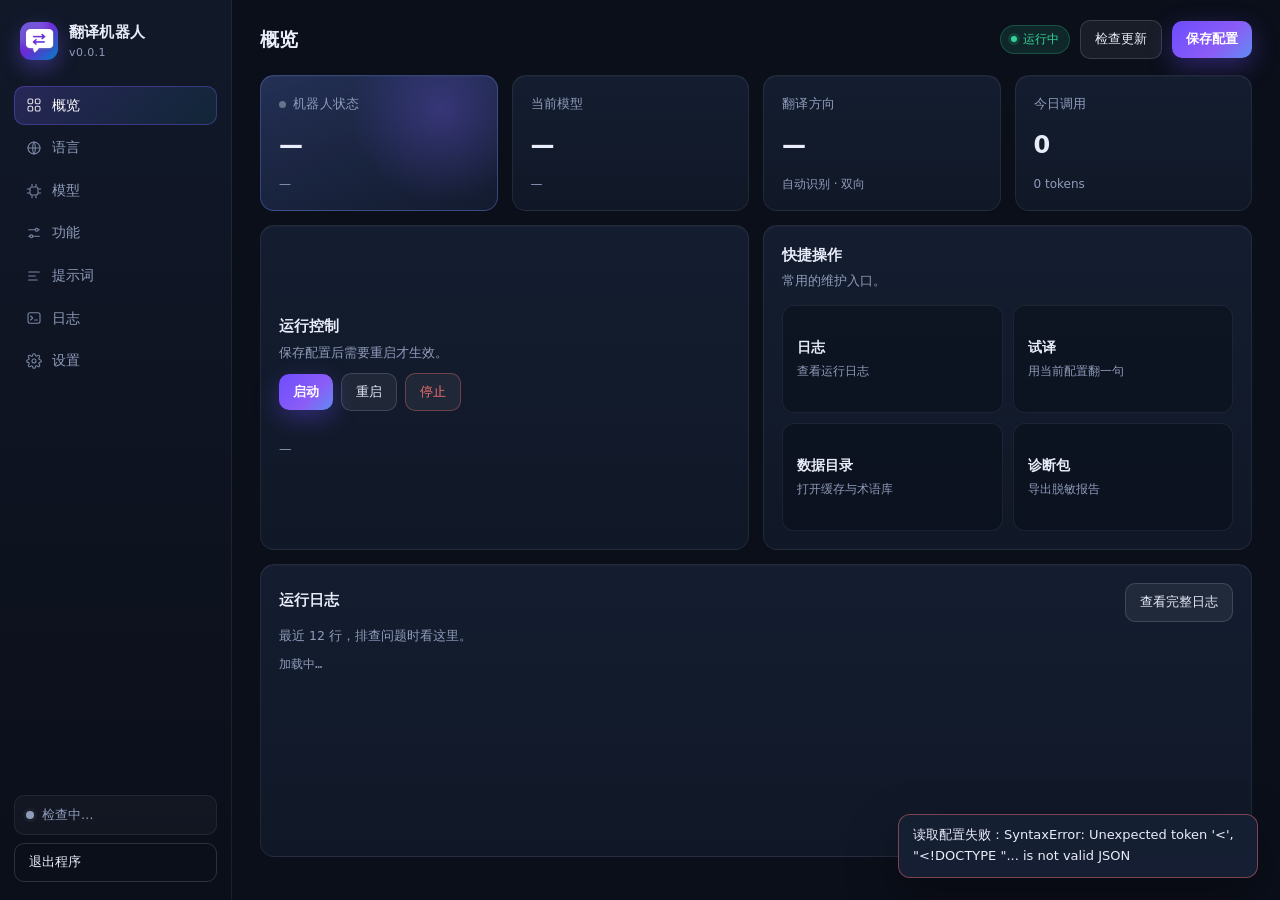
==== app/console/web/index.html @ 2e726cfb "feat: v0.0.4 NSIS 安装包 + 程序内自动更新 + 模型下拉 + 概览重排" ====
<!doctype html>
<html lang="zh-CN">
<head>
  <meta charset="utf-8">
  <meta name="viewport" content="width=device-width, initial-scale=1">
  <title>翻译机器人</title>
  <link rel="stylesheet" href="style.css">
</head>
<body>
<div class="app">
  <aside class="sidebar">
    <div class="brand">
      <img src="/assets/icon-512.png" alt="">
      <div>
        <div class="title">翻译机器人</div>
        <span class="ver">v<span id="app-version">0.0.1</span></span>
      </div>
    </div>

    <nav class="nav">
      <button data-view="overview" class="active">
        <span class="ico"><svg viewBox="0 0 24 24"><rect x="3" y="3" width="7" height="7" rx="2"/><rect x="14" y="3" width="7" height="7" rx="2"/><rect x="3" y="14" width="7" height="7" rx="2"/><rect x="14" y="14" width="7" height="7" rx="2"/></svg></span>概览
      </button>
      <button data-view="languages">
        <span class="ico"><svg viewBox="0 0 24 24"><circle cx="12" cy="12" r="9"/><path d="M3 12h18M12 3c2.5 2.6 2.5 15.4 0 18M12 3c-2.5 2.6-2.5 15.4 0 18"/></svg></span>语言
      </button>
      <button data-view="models">
        <span class="ico"><svg viewBox="0 0 24 24"><rect x="6" y="6" width="12" height="12" rx="3"/><path d="M9 2v3M15 2v3M9 19v3M15 19v3M2 9h3M2 15h3M19 9h3M19 15h3"/></svg></span>模型
      </button>
      <button data-view="features">
        <span class="ico"><svg viewBox="0 0 24 24"><path d="M4 7h10M18 7h2M4 17h2M10 17h10"/><circle cx="16" cy="7" r="2.2"/><circle cx="8" cy="17" r="2.2"/></svg></span>功能
      </button>
      <button data-view="prompts">
        <span class="ico"><svg viewBox="0 0 24 24"><path d="M4 6h16M4 12h10M4 18h13"/></svg></span>提示词
      </button>
      <button data-view="logs">
        <span class="ico"><svg viewBox="0 0 24 24"><rect x="3" y="4" width="18" height="16" rx="3"/><path d="M7 9l3 3-3 3M13 15h4"/></svg></span>日志
      </button>
      <button data-view="settings">
        <span class="ico"><svg viewBox="0 0 24 24"><circle cx="12" cy="12" r="3"/><path d="M19.4 15a1.6 1.6 0 0 0 .3 1.8l.1.1a2 2 0 1 1-2.8 2.8l-.1-.1a1.6 1.6 0 0 0-1.8-.3 1.6 1.6 0 0 0-1 1.5V21a2 2 0 1 1-4 0v-.1A1.6 1.6 0 0 0 9 19.4a1.6 1.6 0 0 0-1.8.3l-.1.1a2 2 0 1 1-2.8-2.8l.1-.1a1.6 1.6 0 0 0 .3-1.8 1.6 1.6 0 0 0-1.5-1H3a2 2 0 1 1 0-4h.1A1.6 1.6 0 0 0 4.6 9a1.6 1.6 0 0 0-.3-1.8l-.1-.1a2 2 0 1 1 2.8-2.8l.1.1a1.6 1.6 0 0 0 1.8.3H9a1.6 1.6 0 0 0 1-1.5V3a2 2 0 1 1 4 0v.1a1.6 1.6 0 0 0 1 1.5 1.6 1.6 0 0 0 1.8-.3l.1-.1a2 2 0 1 1 2.8 2.8l-.1.1a1.6 1.6 0 0 0-.3 1.8V9a1.6 1.6 0 0 0 1.5 1H21a2 2 0 1 1 0 4h-.1a1.6 1.6 0 0 0-1.5 1z"/></svg></span>设置
      </button>
    </nav>

    <div class="side-foot">
      <div class="side-status">
        <span class="dot" id="side-dot"></span>
        <span id="side-status-text">检查中…</span>
      </div>
      <button class="btn ghost" id="btn-quit">退出程序</button>
    </div>
  </aside>

  <main>
    <div class="topbar">
      <h1 id="view-title">概览</h1>
      <div class="top-actions">
        <span class="pill" id="status-pill"><span class="dot on" style="width:6px;height:6px"></span>运行中</span>
        <button class="btn" id="btn-check-update">检查更新</button>
        <button class="btn primary" id="btn-save">保存配置</button>
      </div>
    </div>

    <div class="view-wrap">
      <!-- 概览 -->
      <section class="view active" id="view-overview">
        <div class="banner" id="update-banner">
          <div>
            <b id="update-title">发现新版本</b>
            <div class="hint" id="update-notes" style="margin:2px 0 0"></div>
          </div>
          <button class="btn primary" id="btn-do-update">下载并更新</button>
        </div>

        <div class="ov-grid">
          <div class="card stat ov-status">
            <div class="label"><span class="ov-dot" id="ov-dot"></span>机器人状态</div>
            <div class="value" id="stat-status">—</div>
            <div class="sub" id="stat-uptime">—</div>
          </div>
          <div class="card stat">
            <div class="label">当前模型</div>
            <div class="value" id="stat-model">—</div>
            <div class="sub" id="stat-model-base">—</div>
          </div>
          <div class="card stat">
            <div class="label">翻译方向</div>
            <div class="value" id="stat-lang">—</div>
            <div class="sub">自动识别 · 双向</div>
          </div>
          <div class="card stat">
            <div class="label">今日调用</div>
            <div class="value" id="stat-calls">0</div>
            <div class="sub" id="stat-tokens">0 tokens</div>
          </div>
        </div>

        <div class="ov-row">
          <div class="card ov-control">
            <h2>运行控制</h2>
            <p class="hint">保存配置后需要重启才生效。</p>
            <div class="toolbar">
              <button class="btn primary" id="btn-start">启动</button>
              <button class="btn" id="btn-restart">重启</button>
              <button class="btn danger" id="btn-stop">停止</button>
              <span class="test-result" id="ctl-result"></span>
            </div>
            <div class="hint" id="ctl-state" style="margin:16px 0 0">—</div>
          </div>

          <div class="card">
            <h2>快捷操作</h2>
            <p class="hint">常用的维护入口。</p>
            <div class="quick-grid">
              <button class="quick" id="btn-quick-logs"><span>日志</span><small>查看运行日志</small></button>
              <button class="quick" id="btn-quick-test"><span>试译</span><small>用当前配置翻一句</small></button>
              <button class="quick" id="btn-quick-data"><span>数据目录</span><small>打开缓存与术语库</small></button>
              <button class="quick" id="btn-quick-diag"><span>诊断包</span><small>导出脱敏报告</small></button>
            </div>
          </div>
        </div>

        <div class="card ov-logs">
          <div class="h2row">
            <h2>运行日志</h2>
            <button class="btn" id="ov-log-open">查看完整日志</button>
          </div>
          <p class="hint" style="margin:0">最近 12 行，排查问题时看这里。</p>
          <pre id="ov-log">加载中…</pre>
        </div>
      </section>

      <!-- 语言 -->
      <section class="view" id="view-languages">
        <div class="card">
          <h2>我的语言</h2>
          <p class="hint">机器人把外语译成这个语言；你说这个语言时，它译成对方语言。</p>
          <label class="field" style="max-width:320px">
            <select id="f-my-lang"></select>
          </label>
        </div>

        <div class="card">
          <h2>对方语言</h2>
          <p class="hint">勾选你经常打交道的语言。检测到其中之一时译成你的语言；你说母语时译成列表里的第一个。</p>
          <div class="chips" id="partner-chips"></div>
        </div>

        <div class="card">
          <h2>行为说明</h2>
          <div class="switch-row">
            <div>
              <div class="name">自动识别语种</div>
              <div class="desc">关闭后，所有消息都当作「对方语言列表的第一个」处理</div>
            </div>
            <label class="switch"><input type="checkbox" id="f-autodetect"><span></span></label>
          </div>
        </div>
      </section>

      <!-- 模型 -->
      <section class="view" id="view-models">
        <div class="card">
          <h2>模型列表</h2>
          <p class="hint">任何 OpenAI 兼容接口都能接：DeepSeek、通义、智谱、OpenRouter、本地 Ollama。选一个作为默认。</p>
          <div id="model-list"></div>
          <div style="margin-top:12px">
            <button class="btn" id="btn-add-model">+ 添加模型</button>
          </div>
        </div>
      </section>

      <!-- 功能 -->
      <section class="view" id="view-features">
        <div class="card">
          <h2>消息卡片</h2>
          <div class="switch-row">
            <div><div class="name">双语对照</div><div class="desc">译文上方同时显示原文</div></div>
            <label class="switch"><input type="checkbox" id="f-bilingual"><span></span></label>
          </div>
          <div class="switch-row">
            <div><div class="name">译文代码块</div><div class="desc">译文放进代码块，点一下即可复制</div></div>
            <label class="switch"><input type="checkbox" id="f-copyblock"><span></span></label>
          </div>
          <div class="switch-row">
            <div><div class="name">语气按钮</div><div class="desc">更正式 / 更口语 / 直译</div></div>
            <label class="switch"><input type="checkbox" id="f-tone"><span></span></label>
          </div>
          <div class="switch-row">
            <div><div class="name">解释按钮</div><div class="desc">讲解外语原文的语法、敬语和俚语</div></div>
            <label class="switch"><input type="checkbox" id="f-explain"><span></span></label>
          </div>
        </div>

        <div class="card">
          <h2>翻译行为</h2>
          <div class="switch-row">
            <div><div class="name">上下文记忆</div><div class="desc">带上最近几条原文，改善指代和省略</div></div>
            <label class="switch"><input type="checkbox" id="f-context"><span></span></label>
          </div>
          <div class="switch-row">
            <div><div class="name">结果缓存</div><div class="desc">相同内容不重复计费</div></div>
            <label class="switch"><input type="checkbox" id="f-cache"><span></span></label>
          </div>
          <div class="switch-row">
            <div><div class="name">术语表</div><div class="desc">启用 /glossary 命令，固定人名和术语译法</div></div>
            <label class="switch"><input type="checkbox" id="f-glossary"><span></span></label>
          </div>
          <div class="grid-2" style="margin-top:14px">
            <label class="field">群聊响应方式
              <select id="f-group-mode">
                <option value="reply_or_mention">仅被回复或 @ 时</option>
                <option value="mention">仅被 @ 时</option>
                <option value="all">所有消息</option>
              </select>
            </label>
            <label class="field">单次字数上限
              <input type="number" id="f-max-chars" min="200" max="20000">
            </label>
          </div>
        </div>
      </section>

      <!-- 提示词 -->
      <section class="view" id="view-prompts">
        <div class="card">
          <h2>翻译提示词</h2>
          <p class="hint">留空使用内置默认。改完保存，右侧可以直接试译看效果。</p>
          <div class="var-chips">
            <span class="var">{src}</span><span class="var">{tgt}</span>
            <span class="var">{tone}</span><span class="var">{glossary}</span>
          </div>
          <textarea id="f-prompt-translation" spellcheck="false"></textarea>
          <div class="toolbar" style="margin-top:10px">
            <button class="btn" id="btn-reset-translation">恢复默认</button>
            <span class="test-result" id="prompt-hint"></span>
          </div>
        </div>

        <div class="card">
          <h2>试译</h2>
          <div class="test-panel">
            <div>
              <textarea id="test-input" placeholder="粘贴一句外语，或输入中文试试反向翻译"></textarea>
              <div class="toolbar" style="margin-top:10px">
                <button class="btn primary" id="btn-test">翻译</button>
                <select id="test-tone" style="width:120px">
                  <option value="natural">自然</option>
                  <option value="formal">正式</option>
                  <option value="casual">口语</option>
                  <option value="literal">直译</option>
                </select>
              </div>
            </div>
            <div>
              <div class="result-box" id="test-result">结果会显示在这里</div>
              <div class="result-meta" id="test-meta"></div>
            </div>
          </div>
        </div>

        <div class="card">
          <h2>讲解提示词</h2>
          <p class="hint">点「解释一下」时使用。留空使用内置默认。</p>
          <textarea id="f-prompt-explain" spellcheck="false" style="min-height:100px"></textarea>
          <div class="toolbar" style="margin-top:10px">
            <button class="btn" id="btn-reset-explain">恢复默认</button>
          </div>
        </div>
      </section>

      <!-- 日志 -->
      <section class="view" id="view-logs">
        <div class="card">
          <h2>运行日志</h2>
          <div class="toolbar">
            <button class="btn" id="btn-refresh-log">刷新</button>
            <button class="btn" id="btn-open-logs">打开日志文件夹</button>
            <button class="btn" id="btn-diagnostics">导出诊断包</button>
            <span class="test-result" id="log-hint"></span>
          </div>
          <div class="log-box" id="log-box"></div>
        </div>
      </section>

      <!-- 设置 -->
      <section class="view" id="view-settings">
        <div class="card">
          <h2>连接</h2>
          <p class="hint">Bot Token 从 @BotFather 获取。填完保存并重启即可生效。</p>
          <div class="grid-2">
            <label class="field">Telegram Bot Token
              <input type="text" id="f-token" placeholder="123456:AA...">
            </label>
            <label class="field">允许使用的用户 ID（逗号分隔，可留空）
              <input type="text" id="f-admin-ids" placeholder="留空 = 第一个使用者自动成为主人">
            </label>
          </div>
        </div>

        <div class="card">
          <h2>启动与行为</h2>
          <div class="switch-row">
            <div><div class="name">开机自动启动</div><div class="desc">登录 Windows 后在托盘自动运行</div></div>
            <label class="switch"><input type="checkbox" id="f-autostart"><span></span></label>
          </div>
          <div class="switch-row">
            <div><div class="name">打开程序时自动启动机器人</div><div class="desc">关闭后需要手动点「启动」</div></div>
            <label class="switch"><input type="checkbox" id="f-autostart-bot"><span></span></label>
          </div>
          <div class="switch-row">
            <div><div class="name">关闭窗口时最小化到托盘</div><div class="desc">关闭后点 × 将直接退出程序</div></div>
            <label class="switch"><input type="checkbox" id="f-close-tray"><span></span></label>
          </div>
        </div>

        <div class="card">
          <h2>维护</h2>
          <p class="hint">排查问题或备份数据时用得到。</p>
          <div class="toolbar">
            <button class="btn" id="btn-open-root">打开程序目录</button>
            <button class="btn" id="btn-open-data">打开数据目录</button>
            <button class="btn" id="btn-diag-2">导出诊断包</button>
          </div>
          <p class="hint" style="margin-top:12px">备份：直接复制 <code>config.yaml</code> 和 <code>data\bot.db</code> 即可。</p>
        </div>

        <div class="card">
          <h2>更新</h2>
          <p class="hint">检查更新时按这个顺序选线路：自定义节点 → 官方直连 → 公共镜像。</p>
          <div class="grid-2">
            <label class="field">下载线路
              <select id="f-update-mode">
                <option value="auto">自动（直连失败自动换镜像）</option>
                <option value="direct">仅官方直连</option>
                <option value="custom">自定义节点</option>
              </select>
            </label>
            <label class="field">自定义节点（镜像前缀，如 https://gh-proxy.com/）
              <input type="text" id="f-update-proxy" placeholder="https://gh-proxy.com/">
            </label>
          </div>
        </div>

        <div class="card">
          <h2>关于</h2>          <div class="about-row"><span>版本</span><b id="about-version">0.0.1</b></div>
          <div class="about-row"><span>许可证</span><b>MIT</b></div>
          <div class="about-row"><span>项目</span><b>翻译机器人 · Translator Bot</b></div>
          <p class="hint" style="margin-top:12px">自动更新需要在 <code>config.yaml</code> 里填写 <code>update.repo</code>（格式 owner/repo）。</p>
        </div>
      </section>
    </div>
  </main>
</div>

<div id="toast"></div>
<script src="app.js"></script>
</body>
</html>
---- app/console/web/style.css ----
:root {
  --bg: #0b0f1a;
  --bg-soft: #0f1524;
  --panel: #121a2b;
  --panel-2: #162034;
  --line: rgba(255, 255, 255, 0.07);
  --line-strong: rgba(255, 255, 255, 0.14);
  --text: #e9edf9;
  --muted: #8f9cba;
  --accent: #7c5cff;
  --accent-2: #22d3ee;
  --ok: #34d399;
  --warn: #fbbf24;
  --danger: #f87171;
  --radius: 14px;
  --shadow: 0 20px 50px rgba(0, 0, 0, 0.35);
}

* { box-sizing: border-box; }

html, body {
  margin: 0;
  height: 100%;
  background: var(--bg);
  color: var(--text);
  font-family: "Segoe UI Variable Text", "Segoe UI", "Microsoft YaHei UI", "PingFang SC", system-ui, sans-serif;
  font-size: 14px;
  line-height: 1.6;
  -webkit-font-smoothing: antialiased;
}

body::before {
  content: "";
  position: fixed;
  inset: -20% -10% auto -10%;
  height: 420px;
  background: radial-gradient(60% 60% at 30% 0%, rgba(124, 92, 255, 0.18), transparent 70%),
              radial-gradient(50% 50% at 80% 0%, rgba(34, 211, 238, 0.12), transparent 70%);
  pointer-events: none;
  z-index: 0;
}

.app { display: flex; height: 100vh; position: relative; z-index: 1; }

/* ---------- 侧边栏 ---------- */
.sidebar {
  width: 232px;
  flex: 0 0 232px;
  border-right: 1px solid var(--line);
  background: linear-gradient(180deg, rgba(18, 26, 43, 0.9), rgba(11, 15, 26, 0.9));
  backdrop-filter: blur(12px);
  display: flex;
  flex-direction: column;
  padding: 18px 14px;
  gap: 18px;
}

.brand { display: flex; align-items: center; gap: 11px; padding: 2px 6px 6px; }
.brand img { width: 38px; height: 38px; border-radius: 11px; box-shadow: 0 8px 20px rgba(124, 92, 255, 0.35); }
.brand .title { font-weight: 650; font-size: 15px; letter-spacing: 0.2px; }
.brand .ver { display: block; color: var(--muted); font-size: 11px; font-weight: 400; letter-spacing: 0.4px; }

.nav { display: flex; flex-direction: column; gap: 3px; }
.nav button {
  all: unset;
  cursor: pointer;
  display: flex;
  align-items: center;
  gap: 10px;
  padding: 9px 12px;
  border-radius: 10px;
  color: var(--muted);
  font-size: 13.5px;
  transition: background 0.15s, color 0.15s, transform 0.15s;
}
.nav button:hover { background: rgba(255, 255, 255, 0.05); color: var(--text); }
.nav button.active {
  background: linear-gradient(135deg, rgba(124, 92, 255, 0.22), rgba(34, 211, 238, 0.08));
  color: #fff;
  box-shadow: inset 0 0 0 1px rgba(124, 92, 255, 0.35);
}
.nav .ico { width: 16px; height: 16px; display: flex; align-items: center; justify-content: center; opacity: 0.85; }
.nav .ico svg { width: 16px; height: 16px; fill: none; stroke: currentColor; stroke-width: 1.6; stroke-linecap: round; stroke-linejoin: round; }

.side-foot { margin-top: auto; display: flex; flex-direction: column; gap: 8px; }

.side-status {
  display: flex; align-items: center; gap: 8px;
  padding: 9px 11px; border-radius: 10px;
  background: rgba(255, 255, 255, 0.03);
  border: 1px solid var(--line);
  font-size: 12.5px; color: var(--muted);
}
.dot { width: 8px; height: 8px; border-radius: 50%; background: var(--muted); box-shadow: 0 0 0 3px rgba(255,255,255,0.04); }
.dot.on { background: var(--ok); box-shadow: 0 0 0 3px rgba(52, 211, 153, 0.15); }
.dot.off { background: var(--danger); box-shadow: 0 0 0 3px rgba(248, 113, 113, 0.15); }

/* ---------- 主区 ---------- */
main { flex: 1; min-width: 0; display: flex; flex-direction: column; }
.topbar {
  display: flex; align-items: center; justify-content: space-between;
  padding: 20px 28px 12px;
}
.topbar h1 { margin: 0; font-size: 19px; font-weight: 650; letter-spacing: 0.2px; }
.top-actions { display: flex; align-items: center; gap: 10px; }

.view-wrap { flex: 1; overflow: auto; padding: 4px 28px 28px; }
.view { display: none; animation: fade 0.18s ease; }
.view.active { display: block; }
@keyframes fade { from { opacity: 0; transform: translateY(4px); } to { opacity: 1; transform: none; } }

/* ---------- 通用组件 ---------- */
.card {
  background: linear-gradient(180deg, rgba(22, 32, 52, 0.85), rgba(18, 26, 43, 0.85));
  border: 1px solid var(--line);
  border-radius: var(--radius);
  padding: 18px;
  box-shadow: 0 1px 0 rgba(255, 255, 255, 0.03) inset;
}
.card + .card { margin-top: 14px; }
.card h2 { margin: 0 0 4px; font-size: 14.5px; font-weight: 620; }
.card .hint { color: var(--muted); font-size: 12.5px; margin: 0 0 14px; }

.grid-3 { display: grid; grid-template-columns: repeat(3, 1fr); gap: 14px; }
.grid-4 { display: grid; grid-template-columns: repeat(4, 1fr); gap: 14px; }
.grid-2 { display: grid; grid-template-columns: repeat(2, 1fr); gap: 14px; }

.quick-grid { display: grid; grid-template-columns: repeat(4, 1fr); gap: 10px; }
.quick {
  all: unset; cursor: pointer; padding: 14px;
  border-radius: 12px; border: 1px solid var(--line);
  background: rgba(9, 13, 22, 0.5);
  transition: border-color 0.15s, transform 0.12s, background 0.15s;
}
.quick:hover { border-color: rgba(124, 92, 255, 0.45); background: rgba(124, 92, 255, 0.08); transform: translateY(-1px); }
.quick span { display: block; font-size: 13.5px; font-weight: 600; }
.quick small { display: block; color: var(--muted); font-size: 12px; margin-top: 3px; }

.about-row { display: flex; justify-content: space-between; padding: 9px 0; border-bottom: 1px solid var(--line); font-size: 13px; }
.about-row:last-child { border-bottom: none; }
.about-row span { color: var(--muted); }

.stat { padding: 16px 18px; }
.stat .label { color: var(--muted); font-size: 12px; letter-spacing: 0.3px; }
.stat .value { font-size: 21px; font-weight: 650; margin-top: 6px; }
.stat .sub { color: var(--muted); font-size: 12px; margin-top: 2px; }

.btn {
  all: unset; cursor: pointer;
  padding: 8px 14px; border-radius: 10px;
  background: rgba(255, 255, 255, 0.06);
  border: 1px solid var(--line-strong);
  color: var(--text); font-size: 13px;
  transition: transform 0.12s, background 0.15s, border-color 0.15s;
}
.btn:hover { background: rgba(255, 255, 255, 0.1); transform: translateY(-1px); }
.btn:active { transform: none; }
.btn.primary {
  background: linear-gradient(135deg, #6d4dff, #8b5cf6 60%, #22d3ee 160%);
  border: none; color: #fff; font-weight: 600;
  box-shadow: 0 8px 24px rgba(109, 77, 255, 0.35);
}
.btn.ghost { background: transparent; }
.btn.danger { color: var(--danger); border-color: rgba(248, 113, 113, 0.35); }
.btn:disabled { opacity: 0.45; cursor: not-allowed; transform: none; }

.pill {
  display: inline-flex; align-items: center; gap: 6px;
  padding: 4px 10px; border-radius: 999px; font-size: 12px;
  background: rgba(52, 211, 153, 0.12); color: var(--ok);
  border: 1px solid rgba(52, 211, 153, 0.25);
}
.pill.off { background: rgba(248, 113, 113, 0.1); color: var(--danger); border-color: rgba(248, 113, 113, 0.25); }

label.field { display: flex; flex-direction: column; gap: 6px; font-size: 12.5px; color: var(--muted); }
input[type="text"], input[type="password"], input[type="number"], select, textarea {
  width: 100%;
  background: rgba(9, 13, 22, 0.7);
  border: 1px solid var(--line-strong);
  color: var(--text);
  border-radius: 10px;
  padding: 9px 11px;
  font-size: 13px;
  font-family: inherit;
  outline: none;
  transition: border-color 0.15s, box-shadow 0.15s;
}
input:focus, select:focus, textarea:focus {
  border-color: rgba(124, 92, 255, 0.65);
  box-shadow: 0 0 0 3px rgba(124, 92, 255, 0.15);
}
textarea { resize: vertical; min-height: 120px; line-height: 1.65; }
select { appearance: none; background-image: linear-gradient(45deg, transparent 50%, var(--muted) 50%), linear-gradient(135deg, var(--muted) 50%, transparent 50%); background-position: calc(100% - 16px) 50%, calc(100% - 11px) 50%; background-size: 5px 5px, 5px 5px; background-repeat: no-repeat; }

/* 开关 */
.switch-row { display: flex; align-items: center; justify-content: space-between; padding: 11px 0; border-bottom: 1px solid var(--line); }
.switch-row:last-child { border-bottom: none; }
.switch-row .name { font-size: 13.5px; }
.switch-row .desc { color: var(--muted); font-size: 12px; margin-top: 1px; }
.switch { position: relative; width: 42px; height: 24px; flex: 0 0 42px; }
.switch input { display: none; }
.switch span {
  position: absolute; inset: 0; border-radius: 999px;
  background: rgba(255, 255, 255, 0.12); border: 1px solid var(--line-strong);
  transition: background 0.18s;
  cursor: pointer;
}
.switch span::after {
  content: ""; position: absolute; top: 2px; left: 2px;
  width: 18px; height: 18px; border-radius: 50%;
  background: #e9edf9; transition: transform 0.18s;
}
.switch input:checked + span { background: linear-gradient(135deg, #6d4dff, #22d3ee); border-color: transparent; }
.switch input:checked + span::after { transform: translateX(18px); }

/* 语言 chip */
.chips { display: flex; flex-wrap: wrap; gap: 8px; }
.chip {
  all: unset; cursor: pointer;
  padding: 6px 12px; border-radius: 999px; font-size: 12.5px;
  border: 1px solid var(--line-strong); color: var(--muted);
  transition: all 0.15s;
}
.chip:hover { color: var(--text); border-color: rgba(255,255,255,0.3); }
.chip.on {
  color: #fff; border-color: transparent;
  background: linear-gradient(135deg, rgba(109, 77, 255, 0.55), rgba(34, 211, 238, 0.35));
  box-shadow: 0 4px 14px rgba(109, 77, 255, 0.25);
}

/* 模型卡 */
.model-card { border: 1px solid var(--line); border-radius: 12px; padding: 14px; background: rgba(9, 13, 22, 0.45); }
.model-card + .model-card { margin-top: 10px; }
.mini-radio { display: flex; align-items: center; gap: 6px; font-size: 12.5px; color: var(--muted); white-space: nowrap; cursor: pointer; }
.mini-radio input { accent-color: #7c5cff; }
.model-head { display: flex; align-items: center; gap: 10px; margin-bottom: 12px; }
.model-head .m-name { flex: 1; font-weight: 600; }
.model-grid { display: grid; grid-template-columns: 1fr 1fr; gap: 10px; }
.model-foot { display: flex; align-items: center; gap: 10px; margin-top: 10px; }
.test-result { font-size: 12px; color: var(--muted); }
.test-result.ok { color: var(--ok); }
.test-result.err { color: var(--danger); }

/* 提示词 */
.var-chips { display: flex; gap: 6px; flex-wrap: wrap; margin: 8px 0 12px; }
.var { font-family: "Cascadia Code", Consolas, monospace; font-size: 11.5px; padding: 3px 8px; border-radius: 6px; background: rgba(124, 92, 255, 0.12); color: #c4b5fd; border: 1px solid rgba(124, 92, 255, 0.2); }

.test-panel { display: grid; grid-template-columns: 1fr 1fr; gap: 12px; margin-top: 12px; }
.result-box {
  min-height: 120px; border-radius: 10px; padding: 12px;
  background: rgba(9, 13, 22, 0.7); border: 1px solid var(--line);
  font-size: 13px; white-space: pre-wrap; color: var(--text);
}
.result-meta { color: var(--muted); font-size: 11.5px; margin-top: 6px; }

/* 日志 */
.log-box {
  background: #070b14; border: 1px solid var(--line); border-radius: 12px;
  padding: 12px 14px; height: 460px; overflow: auto;
  font-family: "Cascadia Code", Consolas, monospace; font-size: 12px; line-height: 1.7;
  white-space: pre-wrap; word-break: break-all; color: #b9c4dd;
}
.log-box .err { color: var(--danger); }
.log-box .warn { color: var(--warn); }
.toolbar { display: flex; gap: 8px; align-items: center; margin-bottom: 12px; }

/* toast */
#toast {
  position: fixed; right: 22px; bottom: 22px; display: flex; flex-direction: column; gap: 8px;
  z-index: 50;
}
.toast {
  background: rgba(22, 32, 52, 0.96); border: 1px solid var(--line-strong);
  color: var(--text); padding: 10px 14px; border-radius: 12px;
  box-shadow: var(--shadow); font-size: 13px;
  animation: slide 0.2s ease;
  max-width: 360px;
}
.toast.ok { border-color: rgba(52, 211, 153, 0.4); }
.toast.err { border-color: rgba(248, 113, 113, 0.45); }
@keyframes slide { from { opacity: 0; transform: translateY(8px); } to { opacity: 1; transform: none; } }

.banner {
  display: none; align-items: center; justify-content: space-between; gap: 12px;
  padding: 12px 16px; border-radius: 12px; margin-bottom: 14px;
  background: linear-gradient(135deg, rgba(109, 77, 255, 0.18), rgba(34, 211, 238, 0.12));
  border: 1px solid rgba(124, 92, 255, 0.3);
}
.banner.show { display: flex; }

.empty { color: var(--muted); font-size: 12.5px; padding: 18px; text-align: center; border: 1px dashed var(--line-strong); border-radius: 12px; }

::-webkit-scrollbar { width: 10px; height: 10px; }
::-webkit-scrollbar-thumb { background: rgba(255,255,255,0.12); border-radius: 8px; border: 2px solid transparent; background-clip: padding-box; }
::-webkit-scrollbar-track { background: transparent; }

/* ---------- 概览 ---------- */
.ov-grid {
  display: grid;
  grid-template-columns: repeat(4, minmax(0, 1fr));
  gap: 14px;
}
.ov-grid .card + .card,
.ov-row .card + .card { margin-top: 0; }
.ov-grid .card {
  min-height: 136px;
  display: flex;
  flex-direction: column;
  justify-content: space-between;
  padding: 18px 18px 16px;
  position: relative;
  overflow: hidden;
  transition: border-color .18s ease, transform .18s ease;
}
.ov-grid .card:hover { border-color: rgba(124, 148, 255, .35); transform: translateY(-1px); }
.ov-grid .stat .label { font-size: 12.5px; color: var(--muted); letter-spacing: .02em; }
.ov-grid .stat .value { font-size: 24px; font-weight: 680; margin-top: 10px; line-height: 1.2; }
.ov-grid .stat .sub { font-size: 12px; color: var(--muted); margin-top: 8px; word-break: break-all; }

.ov-status {
  background: linear-gradient(160deg, rgba(38, 52, 92, .9), rgba(20, 28, 48, .92));
  border-color: rgba(120, 150, 255, .32);
}
.ov-status::after {
  content: "";
  position: absolute;
  right: -40px;
  top: -60px;
  width: 190px;
  height: 190px;
  background: radial-gradient(circle, rgba(124, 92, 255, .28), transparent 68%);
  pointer-events: none;
}

.ov-dot {
  display: inline-block;
  width: 7px;
  height: 7px;
  border-radius: 50%;
  margin-right: 7px;
  background: #64748b;
  vertical-align: middle;
}
.ov-dot.on {
  background: #34d399;
  box-shadow: 0 0 0 4px rgba(52, 211, 153, .14);
  animation: ov-pulse 2.2s ease-in-out infinite;
}
@keyframes ov-pulse {
  0%, 100% { opacity: 1; }
  50% { opacity: .4; }
}

.ov-row {
  display: grid;
  grid-template-columns: repeat(2, minmax(0, 1fr));
  gap: 14px;
  margin-top: 14px;
  align-items: stretch;
}
.ov-row .card { min-height: 218px; display: flex; flex-direction: column; }
.ov-row .quick-grid { flex: 1; }

@media (max-width: 1080px) {
  .ov-grid { grid-template-columns: repeat(2, minmax(0, 1fr)); }
  .ov-row { grid-template-columns: 1fr; }
}

/* 概览：紧凑卡片 + 日志预览填满剩余空间 */
#view-overview.active {
  display: flex;
  flex-direction: column;
  gap: 14px;
  min-height: calc(100vh - 118px);
}
.ov-grid { flex: 0 0 auto; }
.ov-row { margin-top: 0; }
.ov-row .card { min-height: 200px; }
.ov-row .quick-grid { grid-template-columns: repeat(2, minmax(0, 1fr)); gap: 10px; }
.ov-row .quick { min-height: 78px; }

.ov-logs { flex: 1 1 auto; min-height: 150px; display: flex; flex-direction: column; }
.ov-logs .h2row { display: flex; align-items: center; justify-content: space-between; margin-bottom: 4px; }
.ov-logs pre {
  flex: 1;
  margin: 8px 0 0;
  overflow: hidden;
  font-size: 12px;
  line-height: 1.7;
  color: var(--muted);
  white-space: pre-wrap;
  word-break: break-all;
  font-family: ui-monospace, Consolas, monospace;
}
.ov-control { justify-content: center; }
.ov-control .hint { margin-bottom: 10px; }
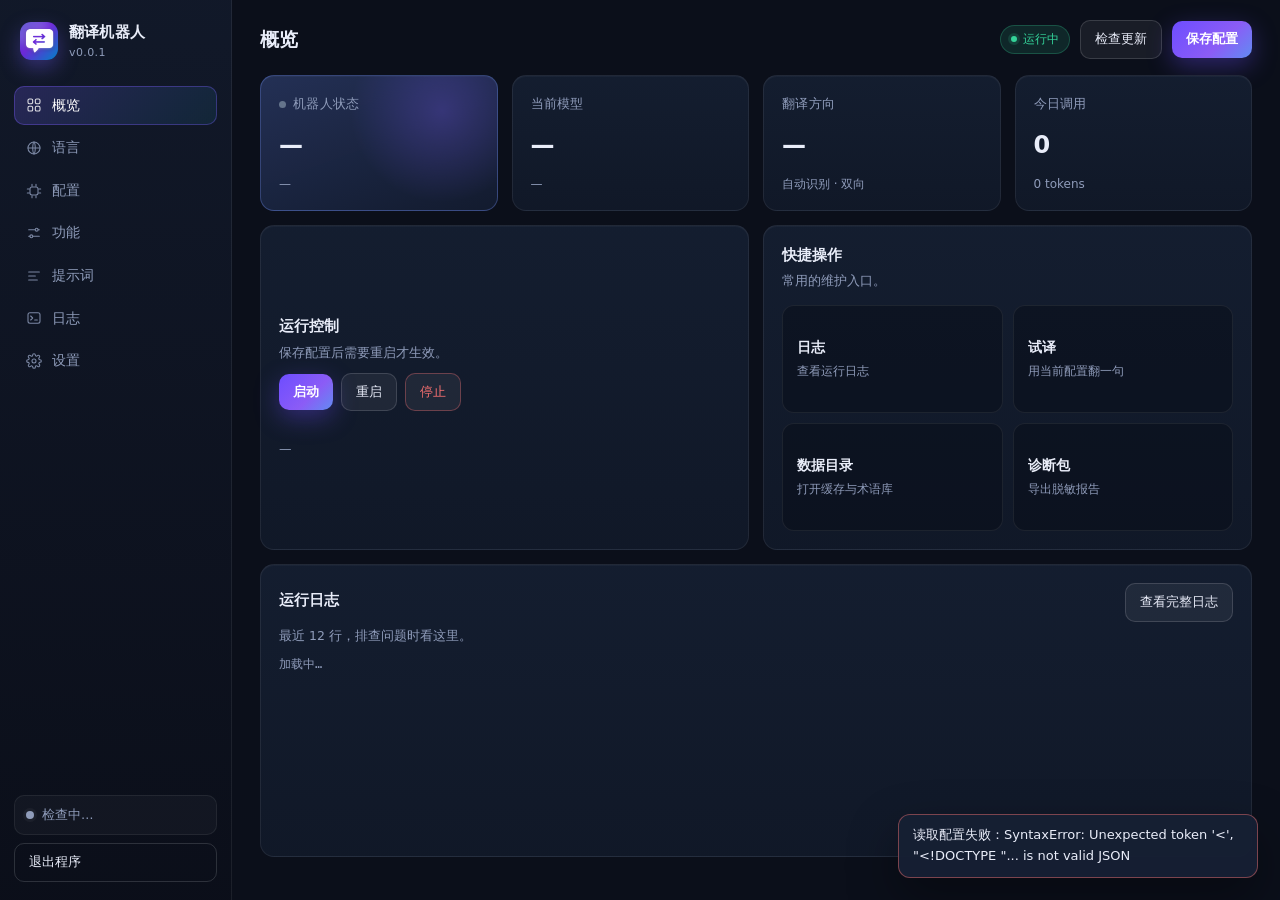
==== commit bc4a8f61: "feat: v0.0.8 托盘左键打开、保留原文标点开关、导航改名" ====
--- a/app/console/web/index.html
+++ b/app/console/web/index.html
@@ -25,7 +25,7 @@
         <span class="ico"><svg viewBox="0 0 24 24"><circle cx="12" cy="12" r="9"/><path d="M3 12h18M12 3c2.5 2.6 2.5 15.4 0 18M12 3c-2.5 2.6-2.5 15.4 0 18"/></svg></span>语言
       </button>
       <button data-view="models">
-        <span class="ico"><svg viewBox="0 0 24 24"><rect x="6" y="6" width="12" height="12" rx="3"/><path d="M9 2v3M15 2v3M9 19v3M15 19v3M2 9h3M2 15h3M19 9h3M19 15h3"/></svg></span>模型
+        <span class="ico"><svg viewBox="0 0 24 24"><rect x="6" y="6" width="12" height="12" rx="3"/><path d="M9 2v3M15 2v3M9 19v3M15 19v3M2 9h3M2 15h3M19 9h3M19 15h3"/></svg></span>配置
       </button>
       <button data-view="features">
         <span class="ico"><svg viewBox="0 0 24 24"><path d="M4 7h10M18 7h2M4 17h2M10 17h10"/><circle cx="16" cy="7" r="2.2"/><circle cx="8" cy="17" r="2.2"/></svg></span>功能
@@ -160,6 +160,23 @@
       <!-- 模型 -->
       <section class="view" id="view-models">
         <div class="card">
+          <h2>Telegram 机器人</h2>
+          <p class="hint">Bot Token 从 @BotFather 获取。保存后重启生效。</p>
+          <div class="grid-2">
+            <label class="field">Bot Token
+              <input type="text" id="f-token" placeholder="123456:AA...">
+            </label>
+            <label class="field">允许使用的用户 ID（逗号分隔，可留空）
+              <input type="text" id="f-admin-ids" placeholder="留空 = 第一个使用者自动成为主人">
+            </label>
+          </div>
+          <div class="toolbar" style="margin-top:12px">
+            <button class="btn" id="btn-test-token">测试 Token</button>
+            <span class="test-result" id="token-result"></span>
+          </div>
+        </div>
+
+        <div class="card">
           <h2>模型列表</h2>
           <p class="hint">任何 OpenAI 兼容接口都能接：DeepSeek、通义、智谱、OpenRouter、本地 Ollama。选一个作为默认。</p>
           <div id="model-list"></div>
@@ -180,6 +197,10 @@
           <div class="switch-row">
             <div><div class="name">译文代码块</div><div class="desc">译文放进代码块，点一下即可复制</div></div>
             <label class="switch"><input type="checkbox" id="f-copyblock"><span></span></label>
+          </div>
+          <div class="switch-row">
+            <div><div class="name">保留原文标点</div><div class="desc">不自动添加原文没有的逗号、句号</div></div>
+            <label class="switch"><input type="checkbox" id="f-keep-punct"><span></span></label>
           </div>
           <div class="switch-row">
             <div><div class="name">语气按钮</div><div class="desc">更正式 / 更口语 / 直译</div></div>
@@ -285,19 +306,6 @@
       <!-- 设置 -->
       <section class="view" id="view-settings">
         <div class="card">
-          <h2>连接</h2>
-          <p class="hint">Bot Token 从 @BotFather 获取。填完保存并重启即可生效。</p>
-          <div class="grid-2">
-            <label class="field">Telegram Bot Token
-              <input type="text" id="f-token" placeholder="123456:AA...">
-            </label>
-            <label class="field">允许使用的用户 ID（逗号分隔，可留空）
-              <input type="text" id="f-admin-ids" placeholder="留空 = 第一个使用者自动成为主人">
-            </label>
-          </div>
-        </div>
-
-        <div class="card">
           <h2>启动与行为</h2>
           <div class="switch-row">
             <div><div class="name">开机自动启动</div><div class="desc">登录 Windows 后在托盘自动运行</div></div>
@@ -345,7 +353,6 @@
           <h2>关于</h2>          <div class="about-row"><span>版本</span><b id="about-version">0.0.1</b></div>
           <div class="about-row"><span>许可证</span><b>MIT</b></div>
           <div class="about-row"><span>项目</span><b>翻译机器人 · Translator Bot</b></div>
-          <p class="hint" style="margin-top:12px">自动更新需要在 <code>config.yaml</code> 里填写 <code>update.repo</code>（格式 owner/repo）。</p>
         </div>
       </section>
     </div>
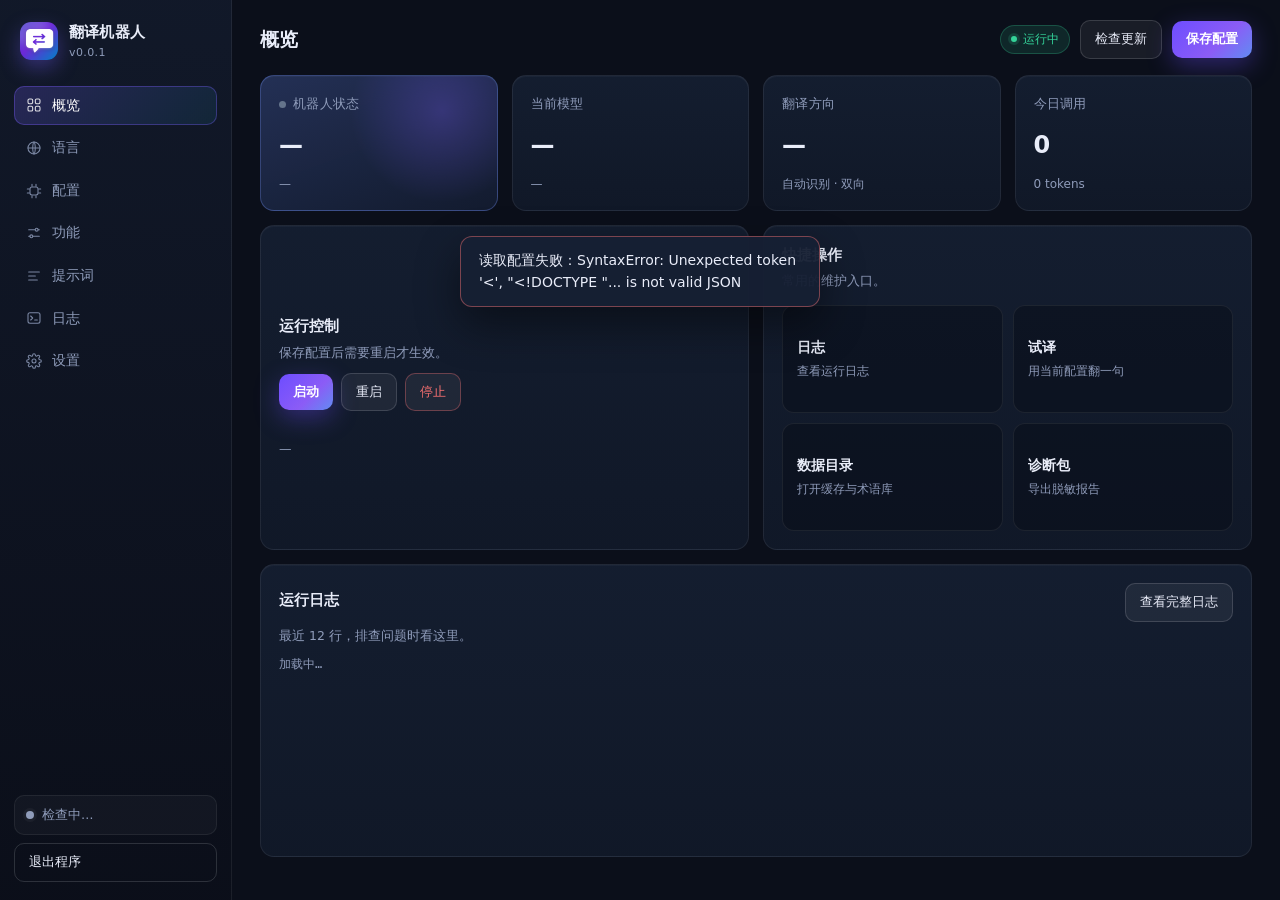
==== commit 2393d8f3: "feat: v0.1.0-rc.1 更新弹窗、提示居中、合并机器人进程、移除标点开关" ====
--- a/app/console/web/index.html
+++ b/app/console/web/index.html
@@ -61,16 +61,9 @@
     </div>
 
     <div class="view-wrap">
+
       <!-- 概览 -->
       <section class="view active" id="view-overview">
-        <div class="banner" id="update-banner">
-          <div>
-            <b id="update-title">发现新版本</b>
-            <div class="hint" id="update-notes" style="margin:2px 0 0"></div>
-          </div>
-          <button class="btn primary" id="btn-do-update">下载并更新</button>
-        </div>
-
         <div class="ov-grid">
           <div class="card stat ov-status">
             <div class="label"><span class="ov-dot" id="ov-dot"></span>机器人状态</div>
@@ -197,10 +190,6 @@
           <div class="switch-row">
             <div><div class="name">译文代码块</div><div class="desc">译文放进代码块，点一下即可复制</div></div>
             <label class="switch"><input type="checkbox" id="f-copyblock"><span></span></label>
-          </div>
-          <div class="switch-row">
-            <div><div class="name">保留原文标点</div><div class="desc">不自动添加原文没有的逗号、句号</div></div>
-            <label class="switch"><input type="checkbox" id="f-keep-punct"><span></span></label>
           </div>
           <div class="switch-row">
             <div><div class="name">语气按钮</div><div class="desc">更正式 / 更口语 / 直译</div></div>
@@ -359,6 +348,14 @@
   </main>
 </div>
 
+<div id="modal-root" class="modal-root">
+  <div class="modal-mask" id="modal-mask"></div>
+  <div class="modal-box">
+    <h3 id="modal-title"></h3>
+    <div class="modal-body" id="modal-body"></div>
+    <div class="modal-actions" id="modal-actions"></div>
+  </div>
+</div>
 <div id="toast"></div>
 <script src="app.js"></script>
 </body>
--- a/app/console/web/style.css
+++ b/app/console/web/style.css
@@ -281,7 +281,7 @@
 @keyframes slide { from { opacity: 0; transform: translateY(8px); } to { opacity: 1; transform: none; } }
 
 .banner {
-  display: none; align-items: center; justify-content: space-between; gap: 12px;
+  display: none; position: sticky; top: 0; z-index: 6; align-items: center; justify-content: space-between; gap: 12px;
   padding: 12px 16px; border-radius: 12px; margin-bottom: 14px;
   background: linear-gradient(135deg, rgba(109, 77, 255, 0.18), rgba(34, 211, 238, 0.12));
   border: 1px solid rgba(124, 92, 255, 0.3);
@@ -393,4 +393,79 @@
   font-family: ui-monospace, Consolas, monospace;
 }
 .ov-control { justify-content: center; }
-.ov-control .hint { margin-bottom: 10px; }+.ov-control .hint { margin-bottom: 10px; }
+/* ---------- 居中弹窗 / 提示 ---------- */
+.modal-root {
+  position: fixed;
+  inset: 0;
+  display: none;
+  align-items: center;
+  justify-content: center;
+  z-index: 90;
+}
+.modal-root.show { display: flex; }
+.modal-mask {
+  position: absolute;
+  inset: 0;
+  background: rgba(5, 8, 16, 0.62);
+  backdrop-filter: blur(2px);
+}
+.modal-box {
+  position: relative;
+  width: min(440px, calc(100vw - 48px));
+  background: linear-gradient(180deg, #1a2336, #141c2c);
+  border: 1px solid rgba(124, 148, 255, 0.28);
+  border-radius: 16px;
+  padding: 22px 22px 18px;
+  box-shadow: 0 24px 60px rgba(0, 0, 0, 0.5);
+  animation: modal-in 0.16s ease;
+}
+@keyframes modal-in {
+  from { opacity: 0; transform: translateY(8px) scale(0.98); }
+  to { opacity: 1; transform: none; }
+}
+.modal-box h3 { margin: 0 0 10px; font-size: 16px; font-weight: 640; }
+.modal-notes {
+  color: var(--muted);
+  font-size: 13px;
+  line-height: 1.7;
+  white-space: pre-wrap;
+  max-height: 220px;
+  overflow: auto;
+}
+.modal-actions {
+  display: flex;
+  gap: 10px;
+  justify-content: flex-end;
+  margin-top: 18px;
+}
+.upd-bar {
+  height: 6px;
+  border-radius: 3px;
+  background: rgba(255, 255, 255, 0.08);
+  overflow: hidden;
+  margin: 6px 0 10px;
+}
+.upd-bar i {
+  display: block;
+  height: 100%;
+  width: 0;
+  background: linear-gradient(90deg, #6d4dff, #22d3ee);
+  transition: width 0.2s ease;
+}
+
+/* 提示改到屏幕正中 */
+#toast {
+  position: fixed;
+  left: 50%;
+  top: 50%;
+  transform: translate(-50%, -50%);
+  align-items: center;
+  z-index: 95;
+  pointer-events: none;
+}
+#toast .toast {
+  font-size: 14px;
+  padding: 12px 18px;
+  box-shadow: 0 18px 44px rgba(0, 0, 0, 0.45);
+}
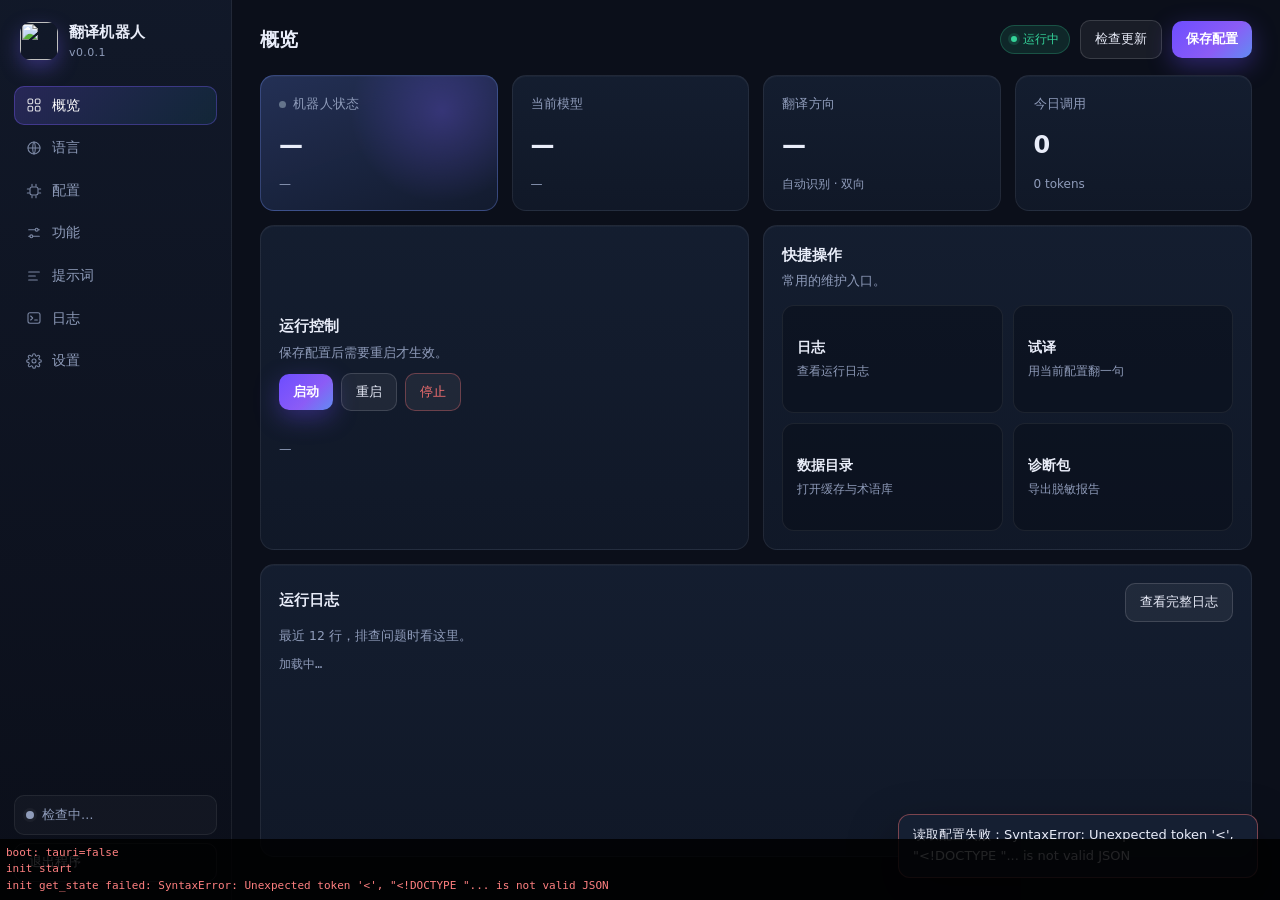
==== commit f4f6023b: "chore: 前端诊断面板与资源路径修正（rc.5 调试中）" ====
--- a/app/console/web/index.html
+++ b/app/console/web/index.html
@@ -10,7 +10,7 @@
 <div class="app">
   <aside class="sidebar">
     <div class="brand">
-      <img src="/assets/icon-512.png" alt="">
+      <img src="assets/icon-512.png" alt="">
       <div>
         <div class="title">翻译机器人</div>
         <span class="ver">v<span id="app-version">0.0.1</span></span>
--- a/app/console/web/style.css
+++ b/app/console/web/style.css
@@ -454,18 +454,27 @@
   transition: width 0.2s ease;
 }
 
-/* 提示改到屏幕正中 */
-#toast {
-  position: fixed;
-  left: 50%;
-  top: 50%;
-  transform: translate(-50%, -50%);
-  align-items: center;
-  z-index: 95;
-  pointer-events: none;
-}
-#toast .toast {
+/* ---------- 模型卡片头部 ---------- */
+.model-title {
   font-size: 14px;
-  padding: 12px 18px;
-  box-shadow: 0 18px 44px rgba(0, 0, 0, 0.45);
-}
+  font-weight: 620;
+  color: var(--text);
+  margin-right: auto;
+}
+.icon-btn {
+  background: transparent;
+  border: 1px solid transparent;
+  color: var(--muted);
+  width: 28px;
+  height: 28px;
+  border-radius: 8px;
+  cursor: pointer;
+  font-size: 14px;
+  line-height: 1;
+  transition: all 0.15s ease;
+}
+.icon-btn:hover {
+  color: #f87171;
+  border-color: rgba(248, 113, 113, 0.45);
+  background: rgba(248, 113, 113, 0.08);
+}
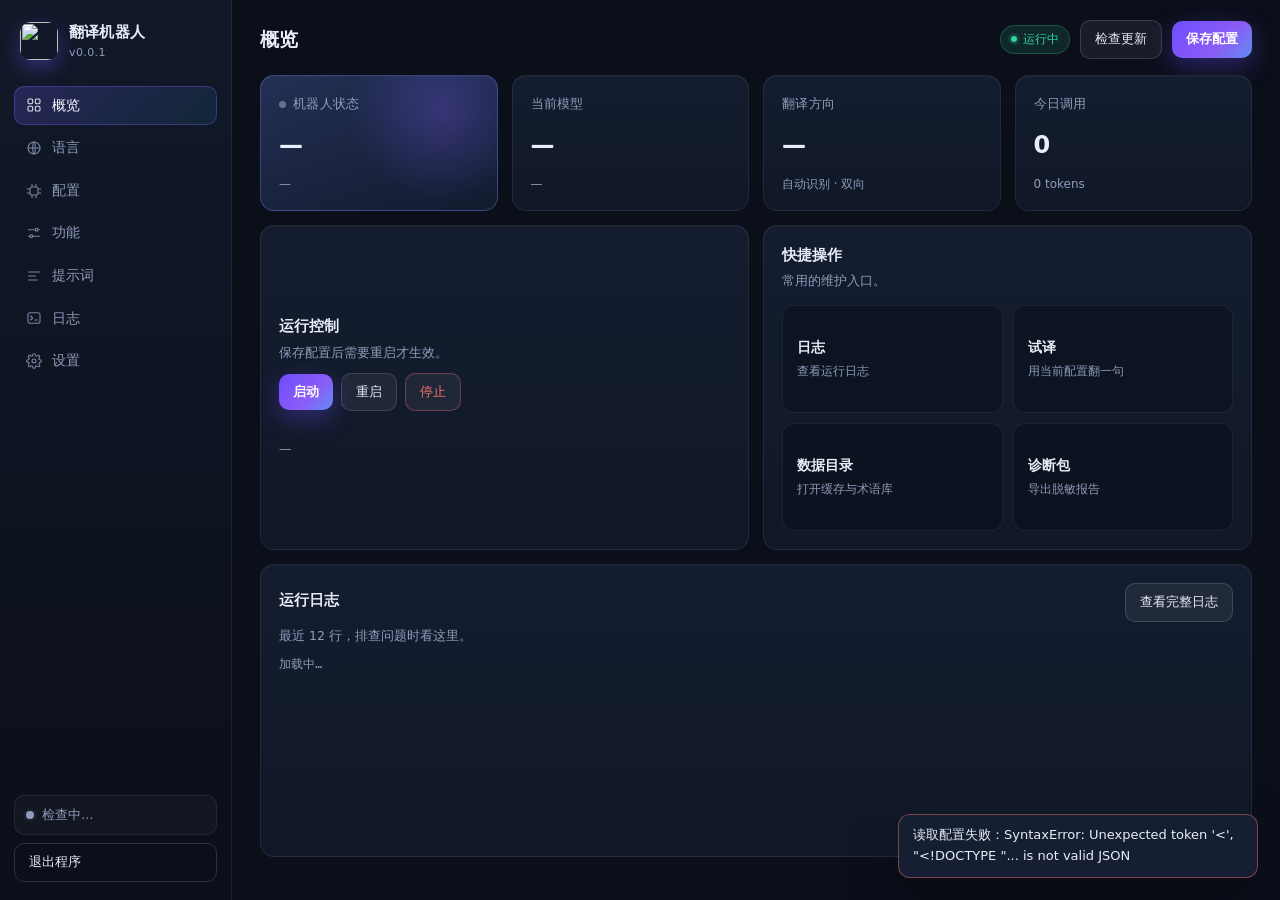
==== commit 67dc9b49: "feat: v0.1.0-rc.13 界面支持默认语气，与 Telegram 同步" ====
--- a/app/console/web/index.html
+++ b/app/console/web/index.html
@@ -192,6 +192,15 @@
             <label class="switch"><input type="checkbox" id="f-copyblock"><span></span></label>
           </div>
           <div class="switch-row">
+            <div><div class="name">默认语气</div><div class="desc">影响 Telegram 里直接发消息时的翻译风格</div></div>
+            <select id="f-default-tone" class="mini-select">
+              <option value="natural">自然</option>
+              <option value="formal">正式</option>
+              <option value="casual">口语</option>
+              <option value="literal">直译</option>
+            </select>
+          </div>
+          <div class="switch-row">
             <div><div class="name">语气按钮</div><div class="desc">更正式 / 更口语 / 直译</div></div>
             <label class="switch"><input type="checkbox" id="f-tone"><span></span></label>
           </div>
--- a/app/console/web/style.css
+++ b/app/console/web/style.css
@@ -478,3 +478,13 @@
   border-color: rgba(248, 113, 113, 0.45);
   background: rgba(248, 113, 113, 0.08);
 }
+
+.mini-select {
+  background: rgba(255, 255, 255, 0.05);
+  border: 1px solid var(--line-strong);
+  color: var(--text);
+  border-radius: 8px;
+  padding: 6px 10px;
+  font-size: 13px;
+  min-width: 110px;
+}
